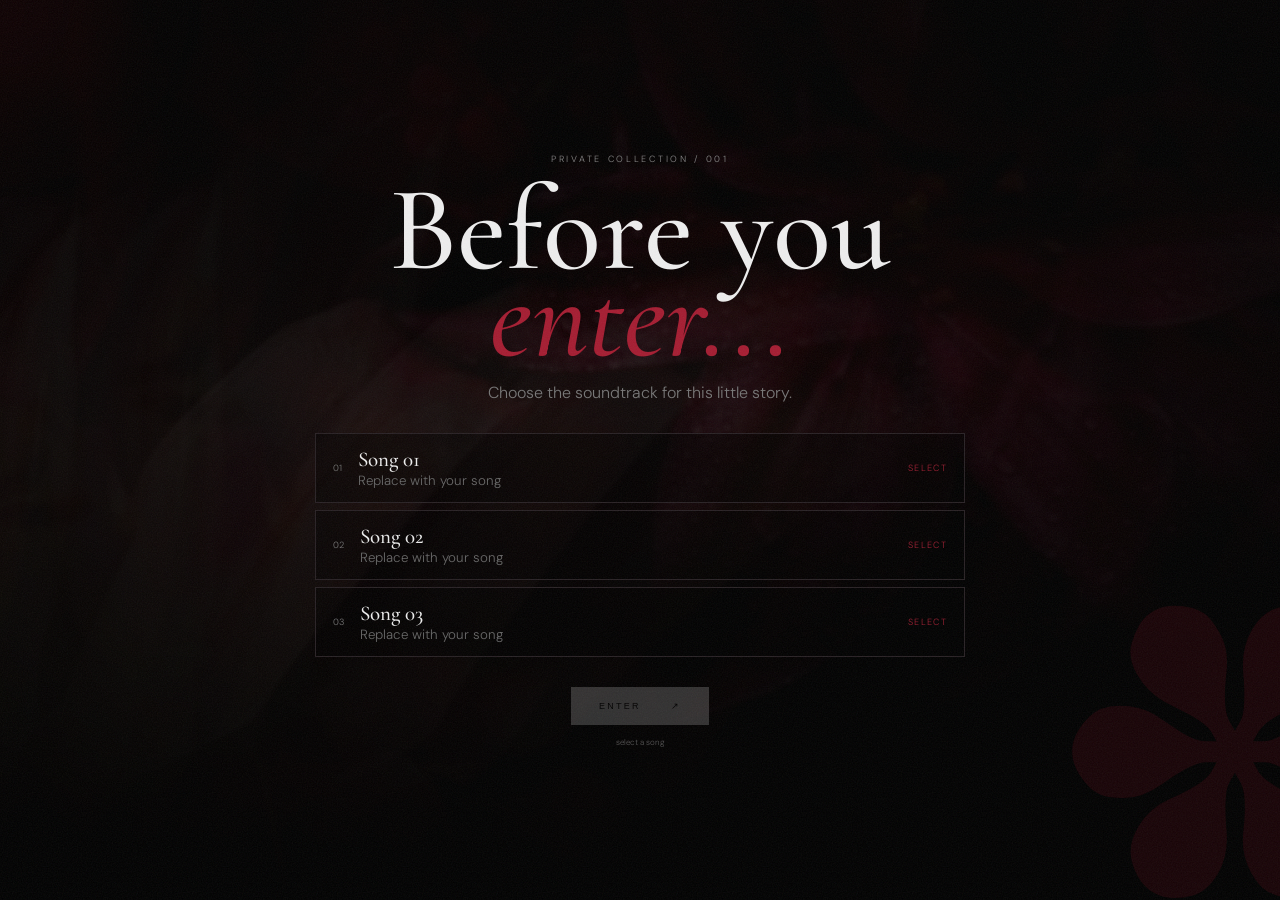
==== index.html @ 05a8380b "commit" ====
<!doctype html>
<html lang="en">
<head>
<meta charset="utf-8">
<meta name="viewport" content="width=device-width,initial-scale=1">
<title>For Her — A Little Love Letter</title>
<link rel="preconnect" href="https://fonts.googleapis.com">
<link rel="preconnect" href="https://fonts.gstatic.com" crossorigin>
<link href="https://fonts.googleapis.com/css2?family=Cormorant+Garamond:ital,wght@0,400;0,500;0,600;1,400;1,500&family=DM+Sans:wght@300;400;500&family=Italianno&display=swap" rel="stylesheet">
<link rel="stylesheet" href="style.css">
</head>
<body>
<div class="botanical-bg">
  <div class="flower-layer f1"></div><div class="flower-layer f2"></div><div class="flower-layer f3"></div>
  <div class="black-vignette"></div>
</div>
<div class="grain"></div>
<div class="cursor"></div>

<section id="intro" class="intro">
  <div class="intro-flower">✽</div>
  <div class="intro-inner">
    <div class="micro">PRIVATE COLLECTION / 001</div>
    <h1>Before you<br><em>enter...</em></h1>
    <p>Choose the soundtrack for this little story.</p>
    <div id="songs" class="songs"></div>
    <button id="enter" disabled>ENTER <span>↗</span></button>
    <small id="hint">select a song</small>
  </div>
</section>

<main id="site" class="hidden">
  <header class="topbar">
    <span>17—08—2026</span><span>FOR HER</span><button id="musicToggle">♫ MUSIC</button>
  </header>

  <section class="hero">
    <div class="hero-index">01 / HER</div>
    <div class="hero-copy">
      <p class="micro">A DAY WORTH REMEMBERING</p>
      <h2>For the girl<br>who makes<br><em>everything</em><br>look beautiful.</h2>
      <span class="scroll">SCROLL ↓</span>
    </div>
    <div class="hero-frame">
      <div class="photo-placeholder">YOUR<br>FAVOURITE<br>PHOTO</div>
      <span>FIG. 01</span>
    </div>
  </section>

  <section class="exhibit">
    <div class="exhibit-line"><span>ARCHIVE / 089</span><span>A STUDY IN BEAUTY</span><span>PRIVATE VIEW</span></div>
    <div class="exhibit-title"><small>A LITTLE OBSERVATION</small><h2>HER<br><i>BEAUTY</i></h2></div>
    <p class="exhibit-note">nothing here is accidental.<br>every frame is a memory.</p>
    <div class="flower-cut flower-cut-a">✽</div>
    <div class="flower-cut flower-cut-b">✽</div>
    <p class="exhibit-caption">FIG. 02 — THE WAY SHE MAKES ORDINARY MOMENTS FEEL LIKE ART.</p>
  </section>

  <section class="poem section">
    <div class="tiny-tag">02 / HER SMILE</div>
    <div class="poem-image photo-placeholder">PHOTO<br>02</div>
    <div class="poem-copy">
      <p class="micro">A POEM, MAYBE</p>
      <blockquote>There are sunsets<br>that take minutes to paint.<br><em>And then there is your smile.</em></blockquote>
      <p class="hand">[ your poem goes here ]</p>
    </div>
  </section>

  <section class="quiet">
    <div class="quiet-copy"><span>03 / AN OBSERVATION</span><h2>Some things<br>are better<br><em>felt.</em></h2></div>
    <div class="quiet-flower">✽</div>
    <span class="quiet-bottom">[ keep this section quiet ]</span>
  </section>

  <section class="cinema">
    <div class="cinema-photo photo-placeholder">PHOTO 03</div>
    <div class="cinema-shade"></div>
    <div class="cinema-copy">
      <span>03</span>
      <h2>I don't think you realize<br><em>how beautiful you are</em><br>when you're simply being yourself.</h2>
    </div>
  </section>

  <section class="memories section">
    <div class="mem-title"><p class="micro">THE LITTLE THINGS</p><h2>Things I love<br><em>about you.</em></h2></div>
    <div class="memory-grid">
      <article><div class="photo-placeholder">PHOTO 04</div><b>01 — YOUR SMILE</b><p>the kind that makes ordinary moments memorable.</p></article>
      <article><div class="photo-placeholder">PHOTO 05</div><b>02 — YOUR LAUGH</b><p>the sound I wish I could bottle up.</p></article>
      <article><div class="photo-placeholder">PHOTO 06</div><b>03 — THE LITTLE THINGS</b><p>especially the things you don't even notice.</p></article>
    </div>
  </section>

  <section class="collage section">
    <div class="collage-heading"><p class="micro">A FEW FRAMES</p><h2>you, being<br><em>you.</em></h2></div>
    <div class="collage-stage">
      <div class="collage-card c1">07</div><div class="collage-card c2">08</div><div class="collage-card c3">09</div>
      <span class="scribble s1">favorite.</span><span class="scribble s2">look at you ♡</span><span class="scribble s3">this one &gt;&gt;&gt;</span>
    </div>
  </section>

  <section class="video section">
    <div><p class="micro">A LITTLE SOMETHING FOR YOU</p><h2>Press <em>play.</em></h2></div>
    <div class="video-box"><div class="play">▶</div><span>birthday-vn.mp4</span><small>replace this with your VN</small></div>
  </section>

  <section class="letter section">
    <div class="letter-flower">✽</div>
    <p class="micro">A LETTER FOR YOU</p>
    <div class="letter-copy">
      <p>Hey, you.</p>
      <p>I don't know if words will ever be enough to describe how special you are, but I wanted to try anyway.</p>
      <p>Thank you for being exactly who you are — for the little moments, the laughter, the conversations, and all the memories that somehow become my favourite ones.</p>
      <p>On your birthday, I hope you see yourself the way the people who love you see you: rare, beautiful, and impossible to forget.</p>
      <p class="hand">[ write your own final paragraph here ]</p>
    </div>
  </section>

  <section class="flower-request section">
    <div class="request-bloom">&#10047;</div>
    <div class="request-content">
      <p class="micro">A LITTLE SURPRISE, MAYBE?</p>
      <h2>Would you like<br>some <em>flowers?</em></h2>
      <p class="request-note">Leave your address and maybe a small piece of this page will find its way to your door.</p>
      <form id="flowerForm" class="flower-form">
        <label for="address">YOUR ADDRESS</label>
        <textarea id="address" name="address" rows="3" placeholder="where should the flowers go?" required></textarea>
        <button type="submit">SEND A LITTLE HINT <span>&rarr;</span></button>
        <p id="flowerMessage" class="form-message" aria-live="polite"></p>
      </form>
    </div>
    <div class="request-stem">FOR YOU, ALWAYS</div>
  </section>

  <section class="magic-letter">
    <div class="magic-letter-copy">
      <p class="micro">ONE MORE THING TO OPEN</p>
      <h2>A letter, sealed<br>with a little <em>magic.</em></h2>
      <p>Tap the envelope. It has been waiting for you.</p>
    </div>
    <a class="envelope-link" href="full-letter.html" aria-label="Open your letter">
      <span class="magic-spark spark-a">&#10022;</span><span class="magic-spark spark-b">&#10022;</span><span class="magic-spark spark-c">&#10022;</span>
      <span class="envelope"><span class="envelope-flap"></span><span class="envelope-note">for you<br><i>&hearts;</i></span></span>
      <span class="open-letter">OPEN ME &rarr;</span>
    </a>
  </section>

  <section class="ending">
    <p class="micro">ONE LAST THING</p>
    <h2>And if you ever forget<br>how beautiful you are...</h2>
    <p class="come">come back here.</p>
    <h3>Happy Birthday, <em>[NAME]</em>.</h3>
    <small>made with love.</small>
    <div class="ending-flower">✽</div>
  </section>

  <div id="player" class="player">
    <button id="playPause">Ⅱ</button><div class="player-main"><span id="track">No song selected</span><div class="bar"><i id="progress"></i></div></div><button id="mute">VOL</button>
  </div>
</main>

<audio id="audio"></audio>
<script src="script.js"></script>
</body>
</html>
---- style.css ----
*{box-sizing:border-box}html{scroll-behavior:smooth}body{margin:0;background:#020202;color:#eee;font-family:"DM Sans",sans-serif;font-weight:300;overflow-x:hidden}.hidden{display:none!important}
.botanical-bg{position:fixed;inset:0;z-index:-2;background:#000;overflow:hidden}.flower-layer{position:absolute;inset:-10%;background-image:url("assets/flowers/lilies-background.jpg");background-repeat:no-repeat;background-size:cover;mix-blend-mode:screen;filter:saturate(1.35) contrast(1.1)}.f1{background-position:top right;transform:scale(1.25) rotate(-3deg);opacity:.28}.f2{background-position:center left;transform:scale(1.5) rotate(7deg);opacity:.13;filter:blur(2px) saturate(1.5)}.f3{background-position:bottom center;transform:scale(1.35) rotate(-5deg);opacity:.16}.black-vignette{position:absolute;inset:0;background:radial-gradient(ellipse at 50% 40%,transparent 12%,rgba(0,0,0,.38) 48%,rgba(0,0,0,.92) 100%),linear-gradient(180deg,rgba(0,0,0,.58),rgba(0,0,0,.15) 42%,rgba(0,0,0,.82))}
.grain{position:fixed;inset:-50%;z-index:100;pointer-events:none;opacity:.075;background-image:url("data:image/svg+xml,%3Csvg xmlns='http://www.w3.org/2000/svg' width='180' height='180'%3E%3Cfilter id='n'%3E%3CfeTurbulence type='fractalNoise' baseFrequency='.8' numOctaves='4' stitchTiles='stitch'/%3E%3C/filter%3E%3Crect width='100%25' height='100%25' filter='url(%23n)'/%3E%3C/svg%3E");animation:noise .18s steps(2) infinite}@keyframes noise{50%{transform:translate(2%,-1%)}100%{transform:translate(-2%,1%)}}
.cursor{position:fixed;width:220px;height:220px;border-radius:50%;background:rgba(130,0,20,.11);filter:blur(50px);transform:translate(-50%,-50%);pointer-events:none;z-index:2}.micro{font-size:9px;letter-spacing:.3em;color:#888;text-transform:uppercase}.intro{min-height:100vh;display:grid;place-items:center;background:rgba(0,0,0,.56);position:relative;overflow:hidden}.intro-inner{text-align:center;width:min(650px,90vw);position:relative;z-index:3}.intro h1{font:500 clamp(65px,10vw,120px)/.72 "Cormorant Garamond";margin:22px 0}.intro h1 em{color:#a51c31}.intro-inner>p{color:#777}.songs{display:grid;gap:7px;margin:30px 0}.song{display:flex;align-items:center;gap:16px;text-align:left;border:1px solid #282124;padding:13px 17px;background:rgba(0,0,0,.42);cursor:pointer;transition:.35s}.song:hover,.song.selected{border-color:#8e1729;transform:translateX(5px);background:rgba(100,0,20,.12)}.song strong{font:500 21px "Cormorant Garamond"}.song small{display:block;color:#666}.song .no{color:#777;font-size:9px}.song .sel{margin-left:auto;color:#9f1d31;font-size:9px;letter-spacing:.15em}.intro button{border:0;background:#eee;color:#050505;padding:14px 28px;letter-spacing:.25em;font-size:9px;cursor:pointer}.intro button:disabled{opacity:.2;cursor:not-allowed}.intro button span{margin-left:25px}.intro-inner>small{display:block;margin-top:12px;color:#555;font-size:8px}.intro-flower{position:absolute;right:-130px;bottom:-140px;font-size:430px;color:#8e1427;opacity:.16;transform:rotate(30deg)}
#site{position:relative;z-index:1}.topbar{position:fixed;z-index:20;top:0;left:0;right:0;padding:20px 28px;display:flex;justify-content:space-between;font-size:8px;letter-spacing:.24em;background:linear-gradient(180deg,rgba(0,0,0,.75),transparent)}.topbar button{border:0;background:none;color:#ddd;font-size:8px;letter-spacing:.24em}
.hero{min-height:100vh;position:relative;display:grid;place-items:center;padding:90px 7vw;background:rgba(0,0,0,.17);overflow:hidden}.hero-index{position:absolute;left:7vw;top:25%;font-size:8px;color:#777;letter-spacing:.2em}.hero-copy{position:relative;z-index:3;width:80%;margin-left:-15%}.hero h2{font:500 clamp(70px,11vw,155px)/.72 "Cormorant Garamond";margin:0;letter-spacing:-.04em}.hero h2 em{color:#a71c31}.scroll{display:block;margin-top:38px;font-size:8px;color:#666;letter-spacing:.25em}.hero-frame{position:absolute;right:8%;top:16%;width:min(30vw,400px);height:66vh;border:1px solid #322a2c;padding:8px;transform:rotate(3deg);background:rgba(0,0,0,.5)}.photo-placeholder{display:grid;place-items:center;text-align:center;background:linear-gradient(135deg,rgba(30,20,20,.8),rgba(5,5,5,.92));border:1px solid rgba(255,255,255,.07);height:100%;color:#5d5656;font-size:10px;letter-spacing:.35em}.hero-frame>span{position:absolute;bottom:-22px;left:0;color:#666;font-size:8px;letter-spacing:.2em}
.exhibit{min-height:120vh;position:relative;padding:13vh 7vw;overflow:hidden;background:rgba(0,0,0,.18);border-top:1px solid rgba(255,255,255,.08)}.exhibit-line{display:flex;justify-content:space-between;border-bottom:1px solid rgba(255,255,255,.12);padding-bottom:12px;color:#777;font-size:8px;letter-spacing:.24em}.exhibit-title{position:absolute;left:17%;top:31%;z-index:2}.exhibit-title small{font-size:8px;letter-spacing:.3em;color:#777}.exhibit-title h2{font:500 clamp(80px,14vw,190px)/.7 "DM Sans";letter-spacing:-.08em;margin:18px 0}.exhibit-title h2 i{font:400 .95em "Cormorant Garamond";letter-spacing:-.03em}.exhibit-note{position:absolute;right:10%;top:45%;font:italic 23px/1 "Cormorant Garamond";color:#888}.exhibit-caption{position:absolute;left:7%;bottom:10%;max-width:270px;font-size:8px;line-height:1.5;letter-spacing:.17em;color:#777}.flower-cut{position:absolute;color:#a2182e;opacity:.2;filter:blur(.3px);font-size:380px}.flower-cut-a{right:-110px;top:14%;transform:rotate(30deg)}.flower-cut-b{left:-120px;bottom:-100px;transform:rotate(-18deg);font-size:300px}
.section{min-height:100vh;padding:13vw 9vw;position:relative;background:rgba(0,0,0,.2)}.poem{display:grid;grid-template-columns:1fr 1fr;gap:9vw;align-items:center}.tiny-tag{position:absolute;top:12%;left:3%;font-size:8px;color:#777;letter-spacing:.25em}.poem-image{height:72vh;transform:rotate(-2deg)}.poem-copy blockquote{font:500 clamp(42px,5vw,75px)/.82 "Cormorant Garamond";margin:20px 0 35px}.poem-copy blockquote em{color:#a41b31}.hand,.scribble{font:38px "Italianno";color:#a23a49}.quiet{height:110vh;position:relative;display:grid;place-items:center;overflow:hidden;border-block:1px solid rgba(255,255,255,.07);background:rgba(0,0,0,.15)}.quiet-copy{text-align:center;position:relative;z-index:3}.quiet-copy>span{font-size:8px;color:#777;letter-spacing:.3em}.quiet-copy h2{font:500 clamp(85px,13vw,175px)/.7 "Cormorant Garamond";margin:25px 0}.quiet-copy em{color:#a41c31}.quiet-flower{position:absolute;right:-130px;bottom:-180px;font-size:560px;color:#9c182c;opacity:.13;transform:rotate(32deg)}.quiet-bottom{position:absolute;bottom:40px;font-size:8px;color:#555;letter-spacing:.25em}
.cinema{height:100vh;position:relative;display:grid;place-items:center;overflow:hidden;background:rgba(0,0,0,.2)}.cinema-photo{position:absolute;inset:5%;transform:scale(1.04)}.cinema-shade{position:absolute;inset:0;background:linear-gradient(90deg,rgba(0,0,0,.9),rgba(0,0,0,.25),rgba(0,0,0,.9))}.cinema-copy{position:relative;z-index:2;text-align:center;width:85%}.cinema-copy span{color:#a41b31;font-size:9px;letter-spacing:.3em}.cinema-copy h2{font:500 clamp(50px,7vw,105px)/.8 "Cormorant Garamond"}.cinema-copy em{color:#a51c31}
.memories{padding-top:15vw}.mem-title{margin-left:10%;margin-bottom:80px}.mem-title h2,.collage-heading h2,.video h2{font:500 clamp(70px,10vw,135px)/.75 "Cormorant Garamond";margin:15px 0}.mem-title em,.collage-heading em,.video h2 em{color:#a51c31}.memory-grid{display:grid;grid-template-columns:1.05fr .8fr 1fr;gap:6vw}.memory-grid article{transition:.45s}.memory-grid article:nth-child(1){transform:rotate(-3deg)}.memory-grid article:nth-child(2){transform:translateY(90px) rotate(4deg)}.memory-grid article:nth-child(3){transform:rotate(-1deg)}.memory-grid article:hover{transform:translateY(-12px) rotate(0)}.memory-grid .photo-placeholder{height:58vh}.memory-grid b{display:block;font-size:8px;letter-spacing:.2em;color:#aaa;margin-top:17px}.memory-grid p{font:italic 20px "Cormorant Garamond";color:#777;margin-top:7px}
.collage{overflow:hidden}.collage-heading{margin-left:7%;position:relative;z-index:3}.collage-stage{height:68vh;max-width:950px;margin:-50px auto 0;position:relative}.collage-card{position:absolute;width:280px;height:390px;border:8px solid #0b0b0b;box-shadow:0 25px 70px #000;display:grid;place-items:center;background:linear-gradient(135deg,#1b1113,#070707);color:#555;font-size:10px;letter-spacing:.3em;transition:.5s}.collage-card:hover{transform:scale(1.07) rotate(0)!important;z-index:5}.c1{left:8%;top:9%;transform:rotate(-8deg)}.c2{left:39%;top:0;transform:rotate(5deg)}.c3{right:5%;top:18%;transform:rotate(10deg)}.s1{position:absolute;left:18%;bottom:2%}.s2{position:absolute;right:15%;top:3%}.s3{position:absolute;left:46%;bottom:0}
.video{display:grid;grid-template-columns:.7fr 1.3fr;gap:8vw;align-items:center}.video-box{height:62vh;border:1px solid #30282a;background:rgba(0,0,0,.55);display:grid;place-items:center;position:relative}.play{width:72px;height:72px;border:1px solid #8e182b;border-radius:50%;display:grid;place-items:center;color:#a41c31;padding-left:3px}.video-box span,.video-box small{position:absolute;left:28px}.video-box span{bottom:30px;font-size:9px;letter-spacing:.2em;color:#777}.video-box small{bottom:13px;font-size:8px;color:#444}
.letter{min-height:115vh;background:rgba(0,0,0,.2)}.letter-flower{position:absolute;right:-100px;top:10%;font-size:480px;color:#8f1427;opacity:.12;transform:rotate(25deg)}.letter-copy{max-width:760px;margin:8vh 0 0 13%;position:relative;z-index:2}.letter-copy>p{font:400 clamp(28px,3.2vw,48px)/1.05 "Cormorant Garamond";margin:0 0 30px;color:#d3cece}.letter-copy>p:first-child{color:#a32739;font-style:italic}
.ending{min-height:110vh;display:grid;place-items:center;text-align:center;position:relative;overflow:hidden;background:rgba(0,0,0,.35)}.ending h2{font:500 clamp(65px,10vw,140px)/.75 "Cormorant Garamond";margin:25px 0}.ending .come{font:italic 40px "Cormorant Garamond";color:#aaa}.ending h3{font:500 55px "Cormorant Garamond";margin-top:80px}.ending h3 em{color:#a41c31}.ending>small{position:absolute;bottom:30px;font-size:8px;letter-spacing:.25em;color:#555}.ending-flower{position:absolute;bottom:-170px;color:#8f1427;font-size:450px;opacity:.13}
.player{position:fixed;z-index:60;bottom:18px;left:50%;transform:translateX(-50%);width:min(480px,90vw);padding:12px 15px;border:1px solid #30282a;background:rgba(6,6,6,.88);backdrop-filter:blur(18px);display:flex;gap:14px;align-items:center;opacity:0;pointer-events:none;transition:.5s}.player.show{opacity:1;pointer-events:auto}.player button{background:none;border:0;color:#aaa;font-size:9px;cursor:pointer}.player-main{flex:1}.player-main>span{font-size:9px;color:#ccc;letter-spacing:.08em}.bar{height:2px;background:#292022;margin-top:7px}.bar i{display:block;width:0;height:100%;background:#a31d31}
@media(max-width:800px){.topbar{padding:17px}.hero{padding:90px 5vw;display:flex;flex-direction:column;align-items:flex-start}.hero-copy{width:100%;margin:0;text-align:center}.hero h2{font-size:17vw}.hero-frame{position:relative;right:auto;top:auto;width:62vw;height:52vh;margin:55px auto 0}.exhibit{padding:100px 5vw;min-height:105vh}.exhibit-line span:nth-child(2){display:none}.exhibit-title{left:10%;top:33%}.exhibit-title h2{font-size:23vw}.exhibit-note{right:6%;top:55%;font-size:18px}.exhibit-caption{left:5%;bottom:8%}.flower-cut{font-size:230px}.poem{grid-template-columns:1fr;gap:50px;padding-top:25vw}.poem-image{height:55vh}.quiet-copy h2{font-size:22vw}.cinema-copy h2{font-size:14vw}.memory-grid{grid-template-columns:1fr;gap:75px}.memory-grid article:nth-child(2){transform:none}.memory-grid .photo-placeholder{height:65vh}.collage-stage{height:600px}.collage-card{width:185px;height:270px}.c1{left:0}.c2{left:28%;top:15%}.c3{right:0;top:31%}.video{grid-template-columns:1fr;gap:40px}.video-box{height:55vh}.letter-copy{margin-left:0}.letter-flower{font-size:250px;top:30%}.ending h2{font-size:16vw}.ending h3{font-size:34px}}

.flower-request{min-height:100vh;display:grid;place-items:center;overflow:hidden}.request-content{width:min(640px,88vw);position:relative;z-index:2}.request-content h2,.magic-letter h2{font:500 clamp(62px,9vw,125px)/.74 "Cormorant Garamond";margin:16px 0 28px}.request-content h2 em,.magic-letter h2 em{color:#a51c31}.request-note{max-width:390px;font:italic 24px/1.1 "Cormorant Garamond";color:#aaa}.flower-form{margin-top:42px;display:grid;gap:10px}.flower-form label{font-size:8px;letter-spacing:.27em;color:#888}.flower-form textarea{resize:vertical;min-height:92px;padding:15px;border:1px solid #493238;background:rgba(0,0,0,.45);color:#eee;font:400 20px/1.25 "Cormorant Garamond";outline:0}.flower-form textarea:focus{border-color:#a51c31}.flower-form button{justify-self:start;border:1px solid #a51c31;background:#99192b;color:#fff;padding:14px 17px;font-size:8px;letter-spacing:.22em;cursor:pointer;transition:.3s}.flower-form button:hover{background:#c12b42;transform:translateY(-3px)}.flower-form button span{margin-left:20px}.form-message{min-height:18px;margin:0;color:#b67b85;font:italic 20px "Cormorant Garamond"}.request-bloom{position:absolute;left:-120px;bottom:-150px;font-size:520px;color:#94182b;opacity:.14;animation:flowerFloat 9s ease-in-out infinite}.request-stem{position:absolute;right:5%;bottom:11%;writing-mode:vertical-rl;font-size:8px;letter-spacing:.3em;color:#666}.magic-letter{min-height:100vh;padding:12vw 10vw;display:grid;grid-template-columns:1fr 1fr;align-items:center;gap:8vw;position:relative;background:rgba(0,0,0,.38);overflow:hidden}.magic-letter-copy>p:last-child{font:italic 22px "Cormorant Garamond";color:#aaa}.envelope-link{width:min(390px,80vw);height:280px;justify-self:center;position:relative;display:grid;place-items:center;text-decoration:none;filter:drop-shadow(0 28px 35px #000);animation:envelopeDrop 1.4s cubic-bezier(.16,1,.3,1) both,envelopeHover 4s 1.4s ease-in-out infinite}.envelope{position:relative;width:100%;height:230px;background:linear-gradient(145deg,#651120,#a11c31 60%,#6f1020);border:1px solid #c55a68;overflow:hidden;transition:transform .45s}.envelope::before,.envelope::after{content:"";position:absolute;bottom:0;width:0;height:0;border-style:solid}.envelope::before{left:0;border-width:0 0 150px 195px;border-color:transparent transparent #7d1426 transparent}.envelope::after{right:0;border-width:150px 195px 0 0;border-color:#8e172a transparent transparent transparent}.envelope-flap{position:absolute;z-index:3;top:0;left:0;width:0;height:0;border-style:solid;border-width:120px 195px 0;border-color:#c03b50 transparent transparent;transform-origin:top;transition:transform .6s}.envelope-note{z-index:2;width:68%;height:154px;padding-top:51px;text-align:center;background:#e8ddcf;color:#671324;font:33px/.75 "Italianno";box-shadow:0 2px 10px #420713;transform:translateY(-12px);transition:transform .55s}.envelope-note i{font-size:24px}.open-letter{position:absolute;z-index:6;bottom:-38px;color:#d7b6b9;font-size:8px;letter-spacing:.25em}.envelope-link:hover .envelope{transform:translateY(-8px)}.envelope-link:hover .envelope-flap{transform:rotateX(175deg)}.envelope-link:hover .envelope-note{transform:translateY(-53px)}.magic-spark{position:absolute;z-index:5;color:#d6909a;font-size:25px;animation:sparkle 2.6s ease-in-out infinite}.spark-a{left:-25px;top:10px}.spark-b{right:-15px;top:52px;animation-delay:.8s}.spark-c{right:22%;bottom:-20px;animation-delay:1.5s}@keyframes envelopeDrop{from{opacity:0;transform:translateY(-160px) rotate(-9deg)}to{opacity:1;transform:translateY(0) rotate(2deg)}}@keyframes envelopeHover{50%{translate:0 -12px;rotate:-1deg}}@keyframes sparkle{50%{opacity:.15;transform:scale(.45) rotate(35deg)}}
.full-letter-page{min-height:100vh;padding:28px 5vw}.letter-page-wrap{width:min(880px,100%);margin:auto;padding:12vh 0 8vh}.back-home{display:inline-block;color:#aaa;text-decoration:none;font-size:8px;letter-spacing:.22em}.back-home:hover{color:#c35a69}.complete-letter{position:relative;margin-top:45px;padding:clamp(35px,8vw,90px);overflow:hidden;background:linear-gradient(135deg,rgba(28,16,17,.95),rgba(7,5,5,.94));border:1px solid #4d3438;box-shadow:0 30px 80px #000}.complete-letter h1{position:relative;z-index:1;font:500 clamp(52px,8vw,94px)/.8 "Cormorant Garamond";margin:35px 0 55px}.complete-letter h1 em{color:#a51c31}.letter-date{color:#837477;font-size:9px;letter-spacing:.16em}.complete-letter-body{position:relative;z-index:1;max-width:650px}.complete-letter-body p{font:400 clamp(23px,3vw,32px)/1.18 "Cormorant Garamond";color:#d8d0d0;margin:0 0 28px}.letter-signoff{position:relative;z-index:1;margin:55px 0 0;font:38px/1 "Italianno";color:#b83d50}.letter-signoff span{font-size:52px}.letter-page-flower{position:absolute;right:-90px;bottom:-150px;font-size:480px;color:#9b1a2e;opacity:.14}
@media(max-width:800px){.flower-request{padding-block:30vw}.magic-letter{grid-template-columns:1fr;padding-block:27vw;text-align:center}.envelope-link{margin-top:35px}.request-stem{display:none}}
.envelope-link{opacity:0;animation:none}.envelope-link.magic-arrived{animation:envelopeDrop 1.4s cubic-bezier(.16,1,.3,1) both,envelopeHover 4s 1.4s ease-in-out infinite}

/* Motion layer */
.f1{animation:backgroundDrift 18s ease-in-out infinite alternate}.f2{animation:backgroundDrift 25s ease-in-out -7s infinite alternate-reverse}.f3{animation:backgroundDrift 22s ease-in-out -12s infinite alternate}.intro-inner{animation:introRise 1.2s cubic-bezier(.16,1,.3,1) both}.intro-flower{animation:flowerFloat 7s ease-in-out infinite}.song{animation:slideIn .65s cubic-bezier(.16,1,.3,1) both}.song:nth-child(1){animation-delay:.18s}.song:nth-child(2){animation-delay:.3s}.song:nth-child(3){animation-delay:.42s}.intro button:not(:disabled){animation:buttonGlow 2s ease-in-out infinite}.scroll{animation:scrollPrompt 1.8s ease-in-out infinite}.hero-frame{animation:frameFloat 6s ease-in-out infinite}.flower-cut-a,.quiet-flower,.letter-flower,.ending-flower{animation:flowerFloat 9s ease-in-out infinite}.flower-cut-b{animation:flowerFloat 11s ease-in-out -3s infinite reverse}.cinema-photo{animation:slowZoom 14s ease-in-out infinite alternate}.photo-placeholder{background-size:140% 140%;animation:photoShimmer 9s ease-in-out infinite alternate}.play{animation:playPulse 2.4s ease-in-out infinite}.reveal{opacity:0!important;transform:translateY(46px) scale(.98)!important;transition:opacity .9s ease var(--reveal-delay),transform 1.15s cubic-bezier(.16,1,.3,1) var(--reveal-delay)!important}.reveal.is-visible{opacity:1!important;transform:translateY(0) scale(1)!important}.memory-grid article.is-visible:nth-child(1){transform:rotate(-3deg)!important}.memory-grid article.is-visible:nth-child(2){transform:translateY(90px) rotate(4deg)!important}.memory-grid article.is-visible:nth-child(3){transform:rotate(-1deg)!important}.collage-card.is-visible.c1{transform:rotate(-8deg)!important}.collage-card.is-visible.c2{transform:rotate(5deg)!important}.collage-card.is-visible.c3{transform:rotate(10deg)!important}@keyframes introRise{from{opacity:0;transform:translateY(32px)}to{opacity:1;transform:translateY(0)}}@keyframes slideIn{from{opacity:0;transform:translateX(-26px)}to{opacity:1;transform:translateX(0)}}@keyframes backgroundDrift{from{transform:scale(1.25) rotate(-3deg) translate3d(-1%,-1%,0)}to{transform:scale(1.38) rotate(2deg) translate3d(2%,2%,0)}}@keyframes flowerFloat{50%{translate:0 -22px;rotate:3deg}}@keyframes frameFloat{50%{translate:0 -15px;rotate:-1.2deg}}@keyframes slowZoom{to{transform:scale(1.14)}}@keyframes scrollPrompt{50%{opacity:.35;translate:0 9px}}@keyframes buttonGlow{50%{box-shadow:0 0 0 7px rgba(165,28,49,.1),0 0 28px rgba(165,28,49,.22)}}@keyframes playPulse{50%{box-shadow:0 0 0 13px rgba(164,28,49,.08),0 0 30px rgba(164,28,49,.24)}}@keyframes photoShimmer{to{background-position:100% 100%}}@media(prefers-reduced-motion:reduce){*,*::before,*::after{animation-duration:.01ms!important;animation-iteration-count:1!important;scroll-behavior:auto!important}.reveal{opacity:1!important;transform:none!important}}
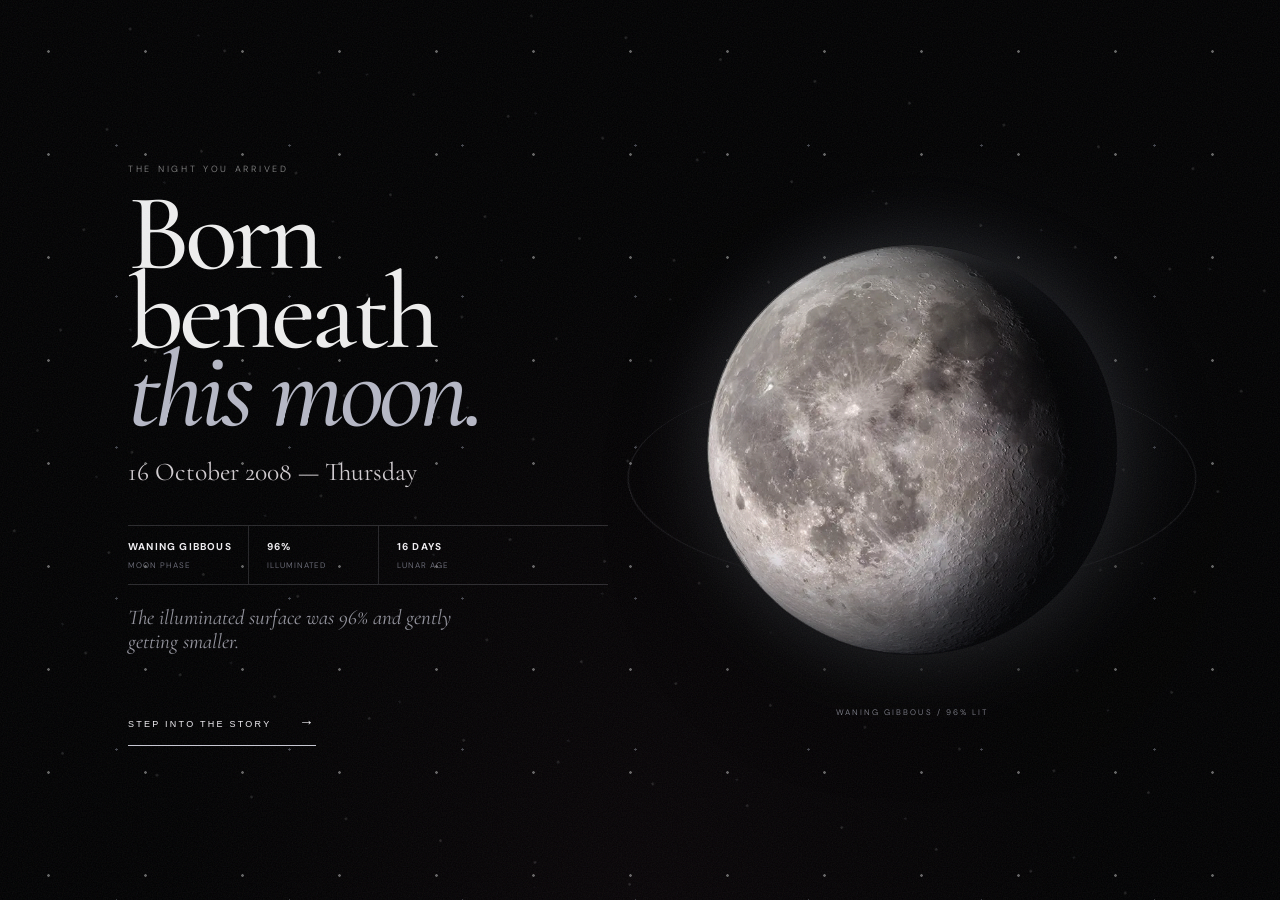
==== commit 2444f5cd: "commit" ====
--- a/index.html
+++ b/index.html
@@ -16,6 +16,27 @@
 </div>
 <div class="grain"></div>
 <div class="cursor"></div>
+
+<section id="moon-intro" class="moon-intro" aria-labelledby="moon-title">
+  <div class="moon-stars" aria-hidden="true"></div>
+  <div class="moon-intro-copy">
+    <p class="micro">THE NIGHT YOU ARRIVED</p>
+    <h1 id="moon-title">Born beneath<br><em>this moon.</em></h1>
+    <p class="moon-date">16 October 2008 &mdash; Thursday</p>
+    <div class="moon-facts" aria-label="Moon phase details">
+      <span><b>WANING GIBBOUS</b><small>Moon phase</small></span>
+      <span><b>96%</b><small>Illuminated</small></span>
+      <span><b>16 DAYS</b><small>Lunar age</small></span>
+    </div>
+    <p class="moon-note">The illuminated surface was 96% and gently getting smaller.</p>
+    <button id="moonEnter" type="button">STEP INTO THE STORY <span>&rarr;</span></button>
+  </div>
+  <div class="moon-scene" aria-hidden="true">
+    <div class="moon-orbit"></div>
+    <div class="moon-3d"><div class="moon-shadow"></div><i class="crater crater-a"></i><i class="crater crater-b"></i><i class="crater crater-c"></i><i class="crater crater-d"></i></div>
+    <p>WANING GIBBOUS / 96% LIT</p>
+  </div>
+</section>
 
 <section id="intro" class="intro">
   <div class="intro-flower">✽</div>
--- a/style.css
+++ b/style.css
@@ -2,6 +2,8 @@
 .botanical-bg{position:fixed;inset:0;z-index:-2;background:#000;overflow:hidden}.flower-layer{position:absolute;inset:-10%;background-image:url("assets/flowers/lilies-background.jpg");background-repeat:no-repeat;background-size:cover;mix-blend-mode:screen;filter:saturate(1.35) contrast(1.1)}.f1{background-position:top right;transform:scale(1.25) rotate(-3deg);opacity:.28}.f2{background-position:center left;transform:scale(1.5) rotate(7deg);opacity:.13;filter:blur(2px) saturate(1.5)}.f3{background-position:bottom center;transform:scale(1.35) rotate(-5deg);opacity:.16}.black-vignette{position:absolute;inset:0;background:radial-gradient(ellipse at 50% 40%,transparent 12%,rgba(0,0,0,.38) 48%,rgba(0,0,0,.92) 100%),linear-gradient(180deg,rgba(0,0,0,.58),rgba(0,0,0,.15) 42%,rgba(0,0,0,.82))}
 .grain{position:fixed;inset:-50%;z-index:100;pointer-events:none;opacity:.075;background-image:url("data:image/svg+xml,%3Csvg xmlns='http://www.w3.org/2000/svg' width='180' height='180'%3E%3Cfilter id='n'%3E%3CfeTurbulence type='fractalNoise' baseFrequency='.8' numOctaves='4' stitchTiles='stitch'/%3E%3C/filter%3E%3Crect width='100%25' height='100%25' filter='url(%23n)'/%3E%3C/svg%3E");animation:noise .18s steps(2) infinite}@keyframes noise{50%{transform:translate(2%,-1%)}100%{transform:translate(-2%,1%)}}
 .cursor{position:fixed;width:220px;height:220px;border-radius:50%;background:rgba(130,0,20,.11);filter:blur(50px);transform:translate(-50%,-50%);pointer-events:none;z-index:2}.micro{font-size:9px;letter-spacing:.3em;color:#888;text-transform:uppercase}.intro{min-height:100vh;display:grid;place-items:center;background:rgba(0,0,0,.56);position:relative;overflow:hidden}.intro-inner{text-align:center;width:min(650px,90vw);position:relative;z-index:3}.intro h1{font:500 clamp(65px,10vw,120px)/.72 "Cormorant Garamond";margin:22px 0}.intro h1 em{color:#a51c31}.intro-inner>p{color:#777}.songs{display:grid;gap:7px;margin:30px 0}.song{display:flex;align-items:center;gap:16px;text-align:left;border:1px solid #282124;padding:13px 17px;background:rgba(0,0,0,.42);cursor:pointer;transition:.35s}.song:hover,.song.selected{border-color:#8e1729;transform:translateX(5px);background:rgba(100,0,20,.12)}.song strong{font:500 21px "Cormorant Garamond"}.song small{display:block;color:#666}.song .no{color:#777;font-size:9px}.song .sel{margin-left:auto;color:#9f1d31;font-size:9px;letter-spacing:.15em}.intro button{border:0;background:#eee;color:#050505;padding:14px 28px;letter-spacing:.25em;font-size:9px;cursor:pointer}.intro button:disabled{opacity:.2;cursor:not-allowed}.intro button span{margin-left:25px}.intro-inner>small{display:block;margin-top:12px;color:#555;font-size:8px}.intro-flower{position:absolute;right:-130px;bottom:-140px;font-size:430px;color:#8e1427;opacity:.16;transform:rotate(30deg)}
+/* Opening moon: a CSS-rendered waning gibbous, so it stays crisp and needs no image asset. */
+.moon-intro{position:fixed;z-index:90;inset:0;min-height:100vh;display:grid;grid-template-columns:1fr 1fr;align-items:center;gap:5vw;padding:8vw 10vw;background:#010102;overflow:hidden;transition:opacity .8s ease,transform .9s cubic-bezier(.16,1,.3,1)}.moon-intro::before{content:"";position:absolute;inset:0;background:radial-gradient(circle at 74% 48%,rgba(123,133,160,.08),transparent 27%),radial-gradient(ellipse at 50% 100%,rgba(35,18,26,.19),transparent 52%)}.moon-leaving{opacity:0;transform:scale(1.035);pointer-events:none}.moon-intro-copy{position:relative;z-index:2;max-width:500px}.moon-intro h1{font:500 clamp(65px,8.5vw,125px)/.72 "Cormorant Garamond";letter-spacing:-.045em;margin:19px 0 27px}.moon-intro h1 em{color:#b5b7c5}.moon-date{font:400 clamp(20px,2vw,28px) "Cormorant Garamond";color:#d1ccd0;margin:0}.moon-facts{display:flex;gap:0;margin:38px 0 20px;border-block:1px solid rgba(235,235,245,.17)}.moon-facts span{min-width:112px;padding:14px 16px 14px 0;margin-right:18px;border-right:1px solid rgba(235,235,245,.15)}.moon-facts span:last-child{border:0}.moon-facts b{display:block;color:#f0eef2;font-size:10px;letter-spacing:.12em}.moon-facts small{display:block;margin-top:7px;color:#777886;font-size:8px;letter-spacing:.13em;text-transform:uppercase}.moon-note{max-width:350px;color:#93939d;font:italic 21px/1.15 "Cormorant Garamond"}.moon-intro button{margin-top:22px;padding:15px 0;border:0;border-bottom:1px solid #c7c7d2;background:transparent;color:#f1eff4;font-size:9px;letter-spacing:.25em;cursor:pointer}.moon-intro button span{margin-left:23px;font-size:15px}.moon-scene{position:relative;z-index:1;display:grid;place-items:center;min-height:590px;perspective:1000px}.moon-orbit{position:absolute;width:min(43vw,560px);aspect-ratio:1;border:1px solid rgba(212,215,231,.13);border-radius:50%;transform:rotateX(68deg) rotateZ(-22deg);animation:orbitTurn 13s linear infinite}.moon-3d{position:relative;width:clamp(280px,32vw,510px);aspect-ratio:1;border-radius:50%;overflow:hidden;background:radial-gradient(circle at 31% 27%,#fbfaf5 0 2%,transparent 2.5%),radial-gradient(circle at 35% 34%,#d7d5ce 0 1.7%,transparent 2.1%),radial-gradient(circle at 62% 26%,#d7d4cc 0 1.5%,transparent 2%),radial-gradient(circle at 39% 66%,#c5c3bc 0 2%,transparent 2.5%),radial-gradient(circle at 31% 39%,#eeece5 0, #cbc9c2 43%,#91929a 74%,#555968 100%);box-shadow:inset -40px -25px 70px rgba(16,18,29,.78),inset 24px 16px 45px rgba(255,255,255,.28),0 0 70px rgba(193,198,224,.15),0 38px 80px #000;transform-style:preserve-3d;animation:moonSpin 18s ease-in-out infinite}.moon-shadow{position:absolute;inset:-2%;border-radius:50%;background:radial-gradient(ellipse at 116% 50%,transparent 0 45%,rgba(6,7,12,.18) 50%,rgba(4,5,10,.88) 70%);mix-blend-mode:multiply}.crater{position:absolute;border-radius:50%;background:radial-gradient(circle at 35% 32%,rgba(89,90,97,.8),rgba(174,173,166,.28) 48%,rgba(255,255,255,.18) 55%,transparent 62%);opacity:.68}.crater-a{width:17%;height:12%;left:19%;top:47%}.crater-b{width:11%;height:8%;left:52%;top:57%}.crater-c{width:8%;height:6%;left:38%;top:18%}.crater-d{width:14%;height:10%;left:62%;top:38%}.moon-scene p{position:absolute;bottom:20px;color:#858692;font-size:8px;letter-spacing:.26em}.moon-stars,.moon-stars::before,.moon-stars::after{position:absolute;inset:0;background-image:radial-gradient(#fff 0 1px,transparent 1.5px),radial-gradient(#afb5c7 0 1px,transparent 1.5px);background-size:97px 103px,173px 151px;background-position:0 0,30px 70px;opacity:.38}.moon-stars::before,.moon-stars::after{content:"";animation:starDrift 18s linear infinite}.moon-stars::after{opacity:.33;transform:rotate(13deg);animation-direction:reverse}@keyframes moonSpin{50%{transform:rotateY(22deg) rotateZ(5deg) translateY(-12px);box-shadow:inset -55px -20px 80px rgba(16,18,29,.8),inset 18px 14px 45px rgba(255,255,255,.25),0 0 90px rgba(193,198,224,.22),0 48px 100px #000}}@keyframes orbitTurn{to{transform:rotateX(68deg) rotateZ(338deg)}}@keyframes starDrift{to{background-position:97px 103px,203px 221px}}
 #site{position:relative;z-index:1}.topbar{position:fixed;z-index:20;top:0;left:0;right:0;padding:20px 28px;display:flex;justify-content:space-between;font-size:8px;letter-spacing:.24em;background:linear-gradient(180deg,rgba(0,0,0,.75),transparent)}.topbar button{border:0;background:none;color:#ddd;font-size:8px;letter-spacing:.24em}
 .hero{min-height:100vh;position:relative;display:grid;place-items:center;padding:90px 7vw;background:rgba(0,0,0,.17);overflow:hidden}.hero-index{position:absolute;left:7vw;top:25%;font-size:8px;color:#777;letter-spacing:.2em}.hero-copy{position:relative;z-index:3;width:80%;margin-left:-15%}.hero h2{font:500 clamp(70px,11vw,155px)/.72 "Cormorant Garamond";margin:0;letter-spacing:-.04em}.hero h2 em{color:#a71c31}.scroll{display:block;margin-top:38px;font-size:8px;color:#666;letter-spacing:.25em}.hero-frame{position:absolute;right:8%;top:16%;width:min(30vw,400px);height:66vh;border:1px solid #322a2c;padding:8px;transform:rotate(3deg);background:rgba(0,0,0,.5)}.photo-placeholder{display:grid;place-items:center;text-align:center;background:linear-gradient(135deg,rgba(30,20,20,.8),rgba(5,5,5,.92));border:1px solid rgba(255,255,255,.07);height:100%;color:#5d5656;font-size:10px;letter-spacing:.35em}.hero-frame>span{position:absolute;bottom:-22px;left:0;color:#666;font-size:8px;letter-spacing:.2em}
 .exhibit{min-height:120vh;position:relative;padding:13vh 7vw;overflow:hidden;background:rgba(0,0,0,.18);border-top:1px solid rgba(255,255,255,.08)}.exhibit-line{display:flex;justify-content:space-between;border-bottom:1px solid rgba(255,255,255,.12);padding-bottom:12px;color:#777;font-size:8px;letter-spacing:.24em}.exhibit-title{position:absolute;left:17%;top:31%;z-index:2}.exhibit-title small{font-size:8px;letter-spacing:.3em;color:#777}.exhibit-title h2{font:500 clamp(80px,14vw,190px)/.7 "DM Sans";letter-spacing:-.08em;margin:18px 0}.exhibit-title h2 i{font:400 .95em "Cormorant Garamond";letter-spacing:-.03em}.exhibit-note{position:absolute;right:10%;top:45%;font:italic 23px/1 "Cormorant Garamond";color:#888}.exhibit-caption{position:absolute;left:7%;bottom:10%;max-width:270px;font-size:8px;line-height:1.5;letter-spacing:.17em;color:#777}.flower-cut{position:absolute;color:#a2182e;opacity:.2;filter:blur(.3px);font-size:380px}.flower-cut-a{right:-110px;top:14%;transform:rotate(30deg)}.flower-cut-b{left:-120px;bottom:-100px;transform:rotate(-18deg);font-size:300px}
@@ -20,5 +22,18 @@
 @media(max-width:800px){.flower-request{padding-block:30vw}.magic-letter{grid-template-columns:1fr;padding-block:27vw;text-align:center}.envelope-link{margin-top:35px}.request-stem{display:none}}
 .envelope-link{opacity:0;animation:none}.envelope-link.magic-arrived{animation:envelopeDrop 1.4s cubic-bezier(.16,1,.3,1) both,envelopeHover 4s 1.4s ease-in-out infinite}
 
+/* Real moon image with 3D lighting overlay and dynamic shadow */
+.moon-3d{background:url("assets/moon.jpg") center/cover no-repeat;box-shadow:inset -58px -30px 82px rgba(9,11,18,.84),inset 25px 17px 52px rgba(255,255,255,.3),0 0 75px rgba(193,198,224,.18),0 42px 90px rgba(0,0,0,.9);animation:moonSpin 18s ease-in-out infinite}
+.moon-3d::before{content:"";position:absolute;inset:0;border-radius:50%;background:radial-gradient(ellipse at 18% 24%,transparent 0 12%,rgba(255,255,255,.12) 14% 15%,transparent 16%),radial-gradient(ellipse at 68% 32%,transparent 0 10%,rgba(40,40,45,.35) 12% 14%,transparent 16%);mix-blend-mode:overlay;opacity:.7;animation:moonTexture 38s linear infinite}
+.moon-3d::after{content:"";position:absolute;inset:0;border-radius:50%;background:linear-gradient(105deg,rgba(255,255,255,.2),transparent 28%,transparent 45%,rgba(1,2,8,.75) 72%);mix-blend-mode:soft-light;pointer-events:none}
+.moon-shadow{background:radial-gradient(ellipse at 118% 50%,transparent 0 39%,rgba(5,6,12,.18) 47%,rgba(3,4,9,.9) 71%),linear-gradient(90deg,transparent 48%,rgba(0,0,0,.18));mix-blend-mode:multiply;opacity:.82}
+@keyframes moonSurface{to{background-position:8px -5px,0 0,-7px 4px,5px 0,0 -6px,6px 3px,-4px 0,0 5px,0 0}}
+@keyframes moonTexture{to{transform:rotate(360deg) scale(1.04)}}
+
+@media(max-width:800px){.moon-intro{grid-template-columns:1fr;gap:5px;padding:11vh 8vw 5vh;text-align:center;align-content:space-between}.moon-intro-copy{margin:auto}.moon-intro h1{font-size:17vw}.moon-facts{justify-content:center;margin:25px 0 15px}.moon-facts span{min-width:0;padding:12px 10px;margin-right:8px}.moon-note{margin:14px auto}.moon-scene{min-height:0;height:42vh}.moon-3d{width:min(63vw,350px)}.moon-orbit{width:min(70vw,390px)}.moon-scene p{bottom:0}}
+
+/* Use the supplied lunar photograph for the opening moon. */
+.moon-3d{background:#050506 url("assets/photos/m-phase-18.webp") center/cover no-repeat}.moon-3d .moon-shadow,.moon-3d .crater{display:none}
+
 /* Motion layer */
 .f1{animation:backgroundDrift 18s ease-in-out infinite alternate}.f2{animation:backgroundDrift 25s ease-in-out -7s infinite alternate-reverse}.f3{animation:backgroundDrift 22s ease-in-out -12s infinite alternate}.intro-inner{animation:introRise 1.2s cubic-bezier(.16,1,.3,1) both}.intro-flower{animation:flowerFloat 7s ease-in-out infinite}.song{animation:slideIn .65s cubic-bezier(.16,1,.3,1) both}.song:nth-child(1){animation-delay:.18s}.song:nth-child(2){animation-delay:.3s}.song:nth-child(3){animation-delay:.42s}.intro button:not(:disabled){animation:buttonGlow 2s ease-in-out infinite}.scroll{animation:scrollPrompt 1.8s ease-in-out infinite}.hero-frame{animation:frameFloat 6s ease-in-out infinite}.flower-cut-a,.quiet-flower,.letter-flower,.ending-flower{animation:flowerFloat 9s ease-in-out infinite}.flower-cut-b{animation:flowerFloat 11s ease-in-out -3s infinite reverse}.cinema-photo{animation:slowZoom 14s ease-in-out infinite alternate}.photo-placeholder{background-size:140% 140%;animation:photoShimmer 9s ease-in-out infinite alternate}.play{animation:playPulse 2.4s ease-in-out infinite}.reveal{opacity:0!important;transform:translateY(46px) scale(.98)!important;transition:opacity .9s ease var(--reveal-delay),transform 1.15s cubic-bezier(.16,1,.3,1) var(--reveal-delay)!important}.reveal.is-visible{opacity:1!important;transform:translateY(0) scale(1)!important}.memory-grid article.is-visible:nth-child(1){transform:rotate(-3deg)!important}.memory-grid article.is-visible:nth-child(2){transform:translateY(90px) rotate(4deg)!important}.memory-grid article.is-visible:nth-child(3){transform:rotate(-1deg)!important}.collage-card.is-visible.c1{transform:rotate(-8deg)!important}.collage-card.is-visible.c2{transform:rotate(5deg)!important}.collage-card.is-visible.c3{transform:rotate(10deg)!important}@keyframes introRise{from{opacity:0;transform:translateY(32px)}to{opacity:1;transform:translateY(0)}}@keyframes slideIn{from{opacity:0;transform:translateX(-26px)}to{opacity:1;transform:translateX(0)}}@keyframes backgroundDrift{from{transform:scale(1.25) rotate(-3deg) translate3d(-1%,-1%,0)}to{transform:scale(1.38) rotate(2deg) translate3d(2%,2%,0)}}@keyframes flowerFloat{50%{translate:0 -22px;rotate:3deg}}@keyframes frameFloat{50%{translate:0 -15px;rotate:-1.2deg}}@keyframes slowZoom{to{transform:scale(1.14)}}@keyframes scrollPrompt{50%{opacity:.35;translate:0 9px}}@keyframes buttonGlow{50%{box-shadow:0 0 0 7px rgba(165,28,49,.1),0 0 28px rgba(165,28,49,.22)}}@keyframes playPulse{50%{box-shadow:0 0 0 13px rgba(164,28,49,.08),0 0 30px rgba(164,28,49,.24)}}@keyframes photoShimmer{to{background-position:100% 100%}}@media(prefers-reduced-motion:reduce){*,*::before,*::after{animation-duration:.01ms!important;animation-iteration-count:1!important;scroll-behavior:auto!important}.reveal{opacity:1!important;transform:none!important}}
